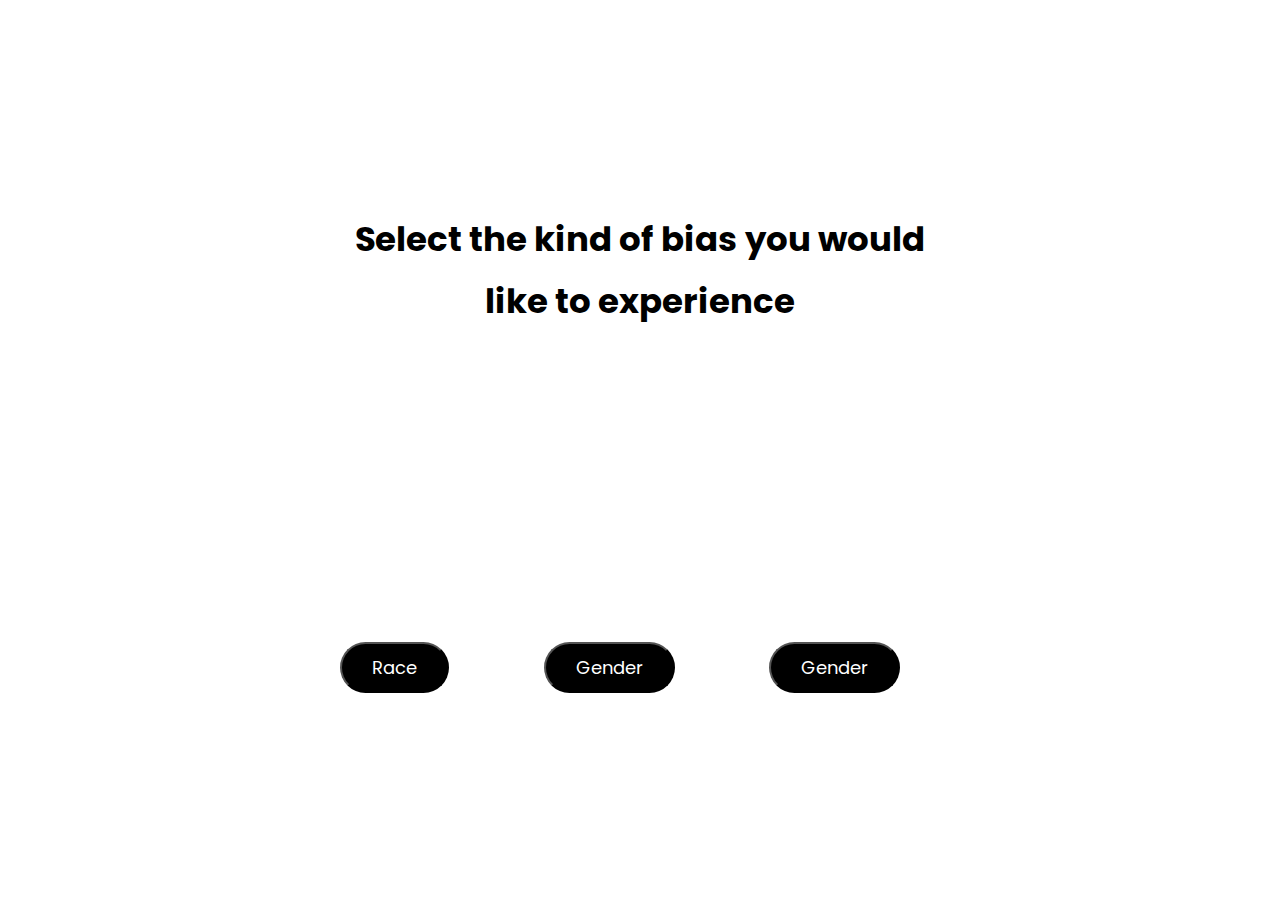
==== select.html @ 4a96e5a3 "got cool office shown" ====
<!DOCTYPE html>
<html>
    <head>
        <title>Perspectives v2</title>
        <link rel="stylesheet" href="select.css">
        <link rel="preconnect" href="https://fonts.gstatic.com">
        <link href="https://fonts.googleapis.com/css2?family=Poppins:ital,wght@0,400;0,500;1,400&display=swap" rel="stylesheet">
    </head>

    <body>
        <div style="font-family: 'Poppins', sans-serif; width: 100%; min-height: 100vh; display: flex; justify-content: center; align-items: center;">
            <div style="display: flex; flex-direction: column; align-items: center;">
                <div style="font-size: 34px; line-height: 62px; font-weight: bold; margin-bottom: 80px; max-width: 600px; text-align: center;">Select the kind of bias you would like to experience</div>
                <div class="biases" style="display: flex; width: 100%; justify-content: space-between;">
                    <div class="each-bias">
                        <img class="bias-visual" alt="" src="https://i.guim.co.uk/img/media/ccc96453c63f2648c5755e1abe6f76c0bd0d5d8e/0_0_3000_1800/master/3000.jpg?width=465&quality=45&auto=format&fit=max&dpr=2&s=b1d6b09c583b73cf756fe7c2290ef7f4"/>
                        <button class="bias-cate" onclick="updateSelect('1')">
                            <a href="./charIntro.html">Race</a>
                        </button>
                    </div>
                    <div class="each-bias">
                        <img class="bias-visual" alt="" src="https://cdn-b.william-reed.com/var/wrbm_gb_hospitality/storage/images/publications/hospitality/morningadvertiser.co.uk/article/2019/03/08/is-sexism-more-prevalent-in-the-pub/3032316-1-eng-GB/Is-sexism-more-prevalent-in-the-pub_wrbm_large.jpg"/>
                        <button class="bias-cate" onclick="updateSelect('2')">
                            <a href="./charIntro.html">Gender</a>
                        </button>
                    </div>
                    <div class="each-bias">
                        <img class="bias-visual" alt="" src="https://www.pngitem.com/pimgs/m/408-4083890_transpride-fist-raised-fist-transgender-flag-hd-png.png"/>
                        <button class="bias-cate" onclick="updateSelect('3')"> 
                            <a href="./charIntro.html">Gender</a>
                        </button>
                    </div>
                </div>
            </div>
        </div>
        <script>
            function updateSelect(id){
                sessionStorage.setItem('selectedCharInd', id)
            }
        </script>
    </body>

</html>
---- select.css ----
body {
    margin: 0
}

.each-bias {
    margin-right: 40px;
    display: flex;
    flex-direction: column;
    align-items: center;
}

.bias-visual {
    max-width: 400px;
    height: 200px;
    margin-bottom: 30px;
}

.bias-cate {
    border-radius: 50px;
    background-color: black;
    color: white;
    padding: 10px 30px;
    font-size: 18px;
    font-family: 'Poppins', sans-serif;
    cursor: pointer;
    
    
}

a {
    text-decoration: none;
    color: inherit
}
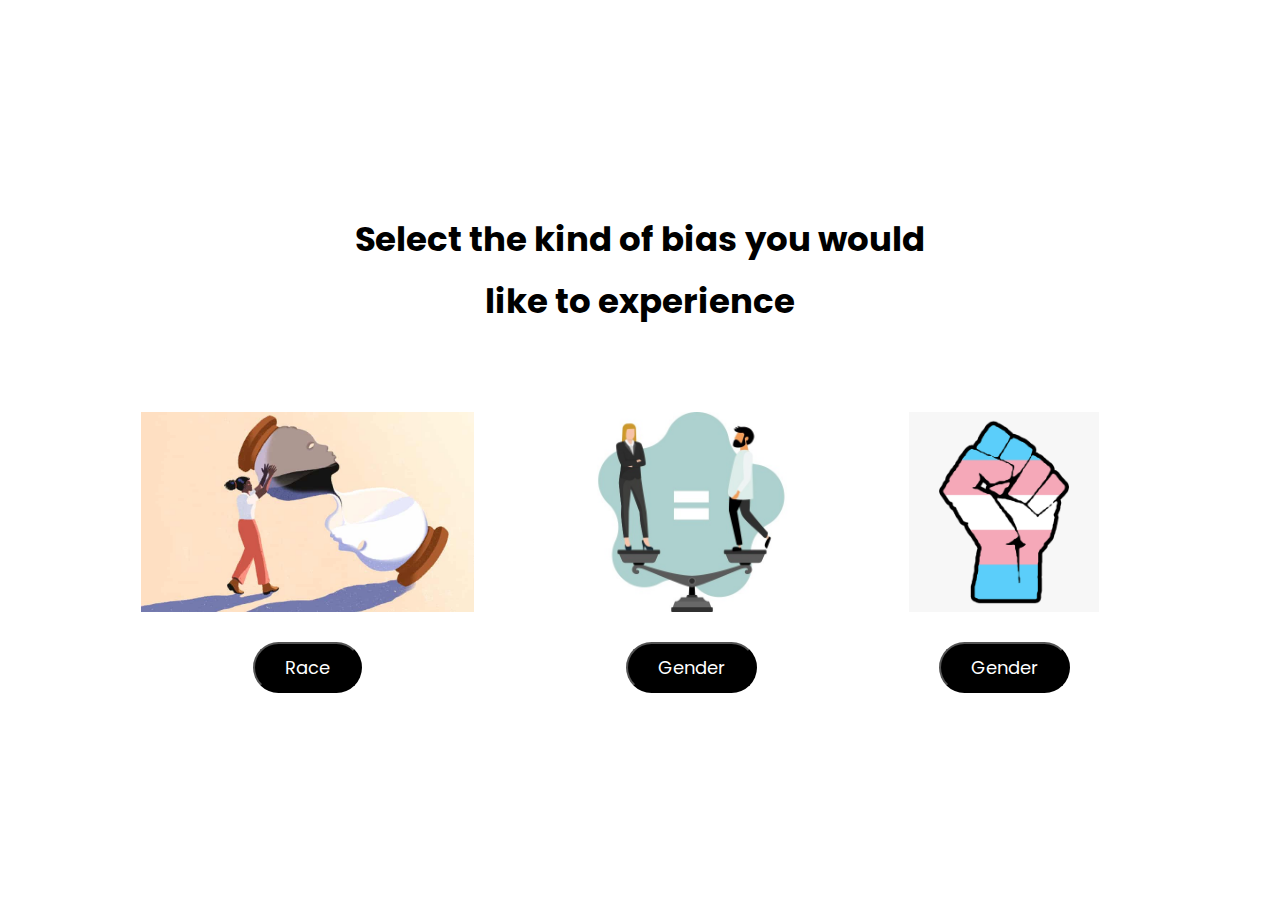
==== commit ec82a6b4: "connected to office" ====
--- a/select.html
+++ b/select.html
@@ -13,21 +13,21 @@
                 <div style="font-size: 34px; line-height: 62px; font-weight: bold; margin-bottom: 80px; max-width: 600px; text-align: center;">Select the kind of bias you would like to experience</div>
                 <div class="biases" style="display: flex; width: 100%; justify-content: space-between;">
                     <div class="each-bias">
-                        <img class="bias-visual" alt="" src="https://i.guim.co.uk/img/media/ccc96453c63f2648c5755e1abe6f76c0bd0d5d8e/0_0_3000_1800/master/3000.jpg?width=465&quality=45&auto=format&fit=max&dpr=2&s=b1d6b09c583b73cf756fe7c2290ef7f4"/>
+                        <img class="bias-visual" alt="" src="./asset/race.jpeg"/>
                         <button class="bias-cate" onclick="updateSelect('1')">
-                            <a href="./charIntro.html">Race</a>
+                            <a href="./charIntro2.html">Race</a>
                         </button>
                     </div>
                     <div class="each-bias">
-                        <img class="bias-visual" alt="" src="https://cdn-b.william-reed.com/var/wrbm_gb_hospitality/storage/images/publications/hospitality/morningadvertiser.co.uk/article/2019/03/08/is-sexism-more-prevalent-in-the-pub/3032316-1-eng-GB/Is-sexism-more-prevalent-in-the-pub_wrbm_large.jpg"/>
+                        <img class="bias-visual" alt="" src="./asset/sexism.jpeg"/>
                         <button class="bias-cate" onclick="updateSelect('2')">
-                            <a href="./charIntro.html">Gender</a>
+                            <a href="./charIntro2.html">Gender</a>
                         </button>
                     </div>
                     <div class="each-bias">
-                        <img class="bias-visual" alt="" src="https://www.pngitem.com/pimgs/m/408-4083890_transpride-fist-raised-fist-transgender-flag-hd-png.png"/>
+                        <img class="bias-visual" alt="" src="./asset/transgender.png"/>
                         <button class="bias-cate" onclick="updateSelect('3')"> 
-                            <a href="./charIntro.html">Gender</a>
+                            <a href="./charIntro2.html">Gender</a>
                         </button>
                     </div>
                 </div>
